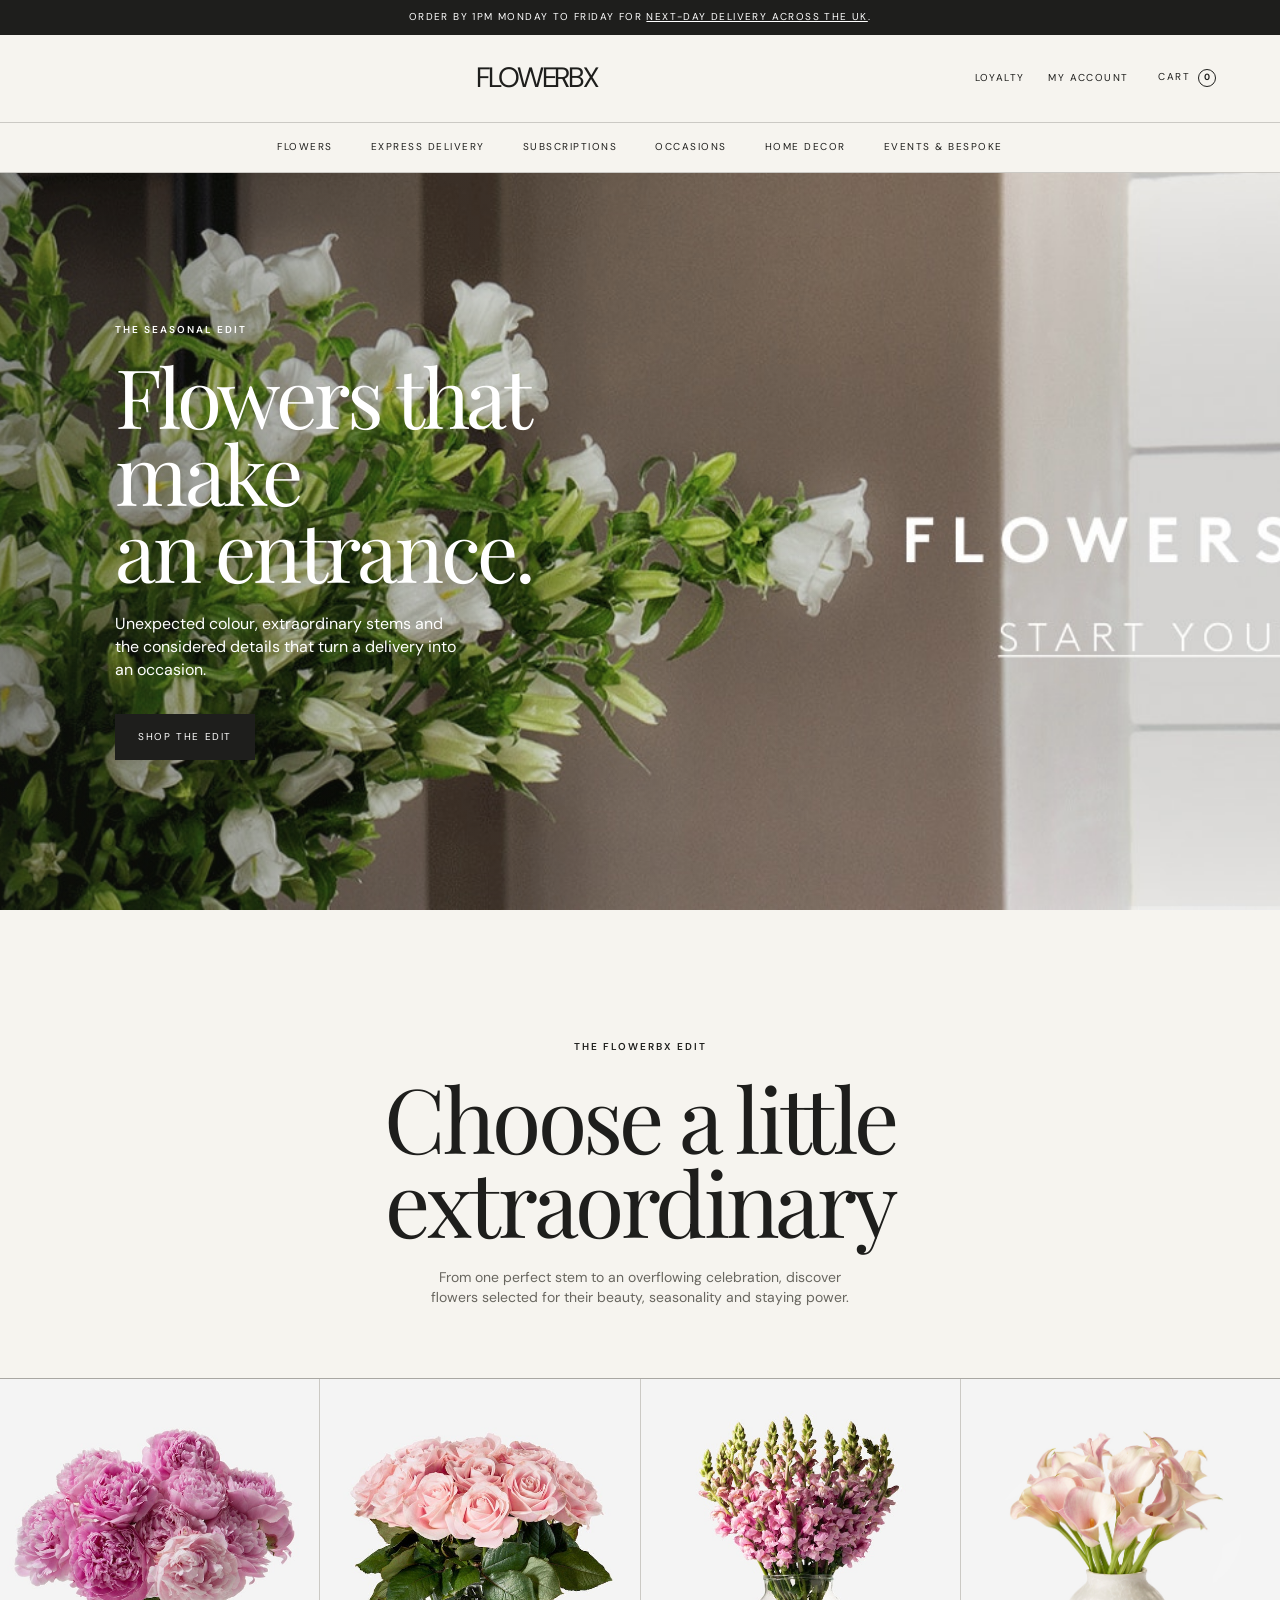
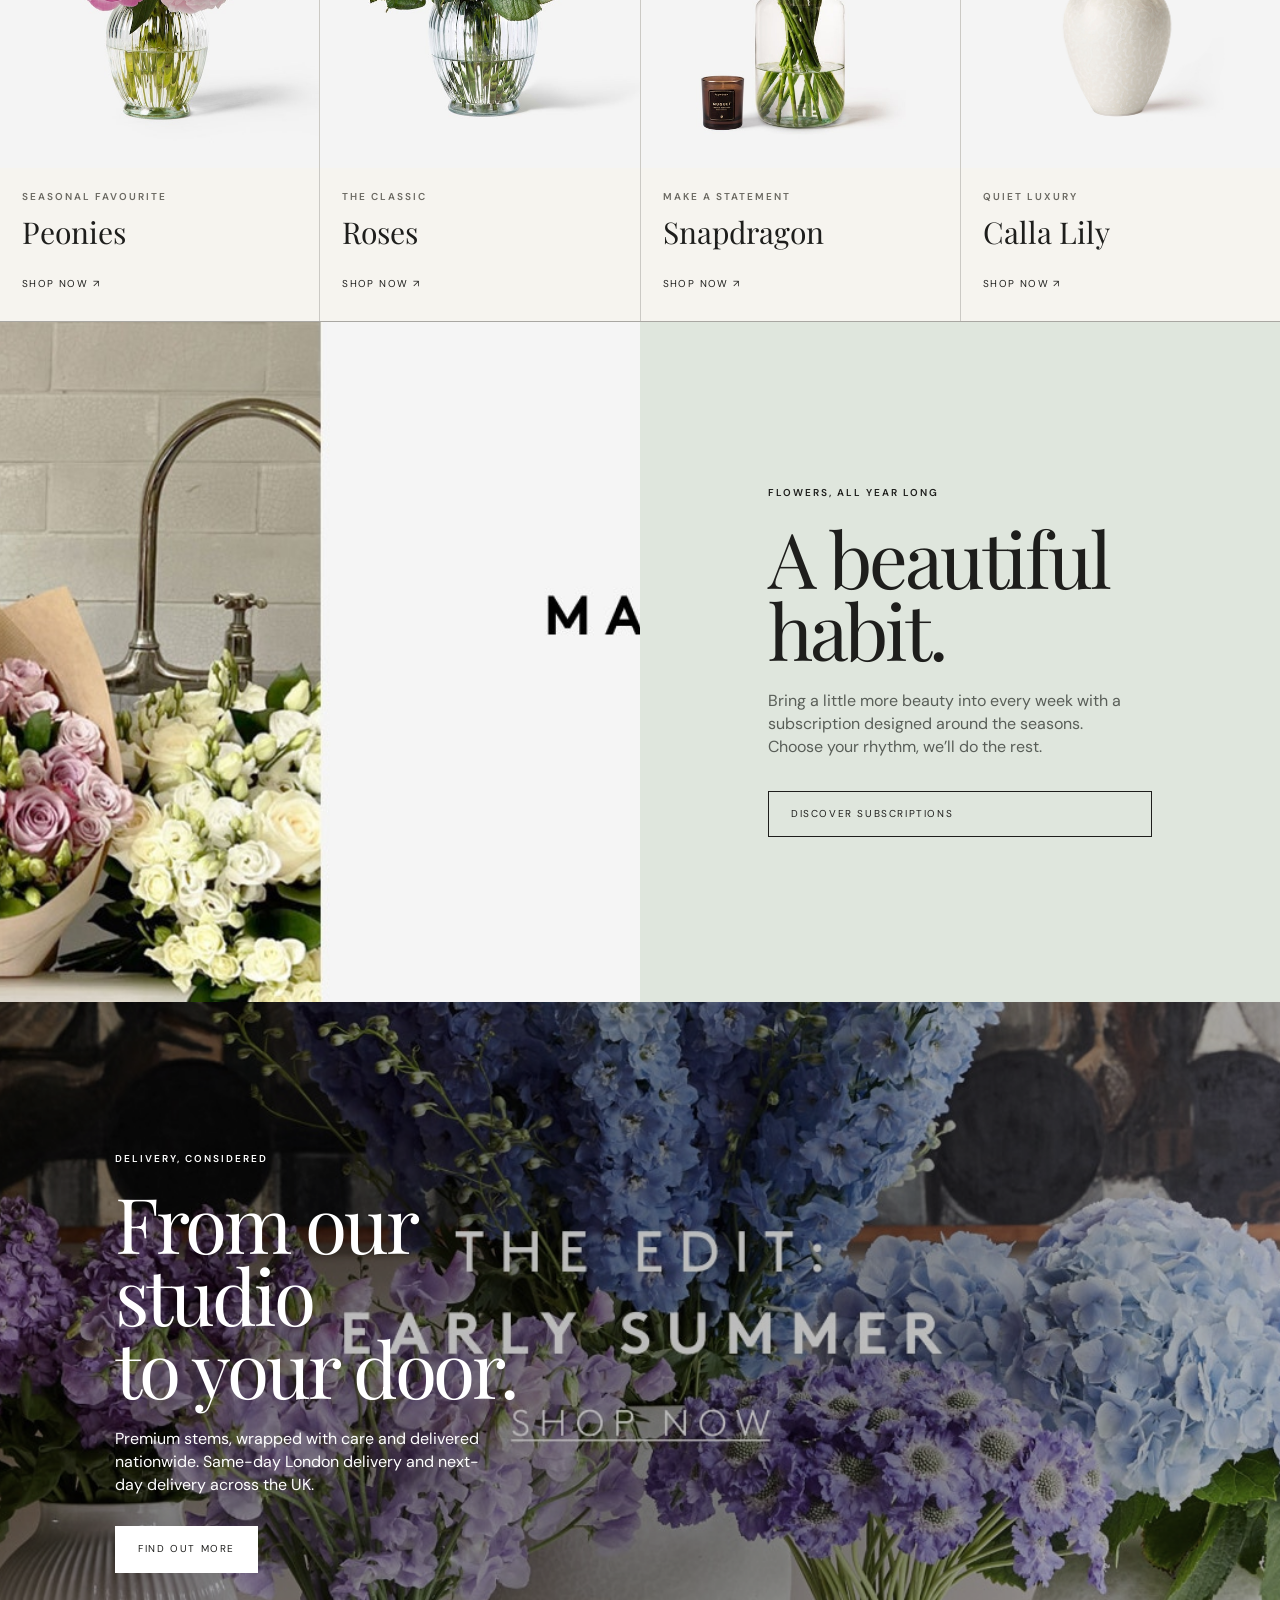
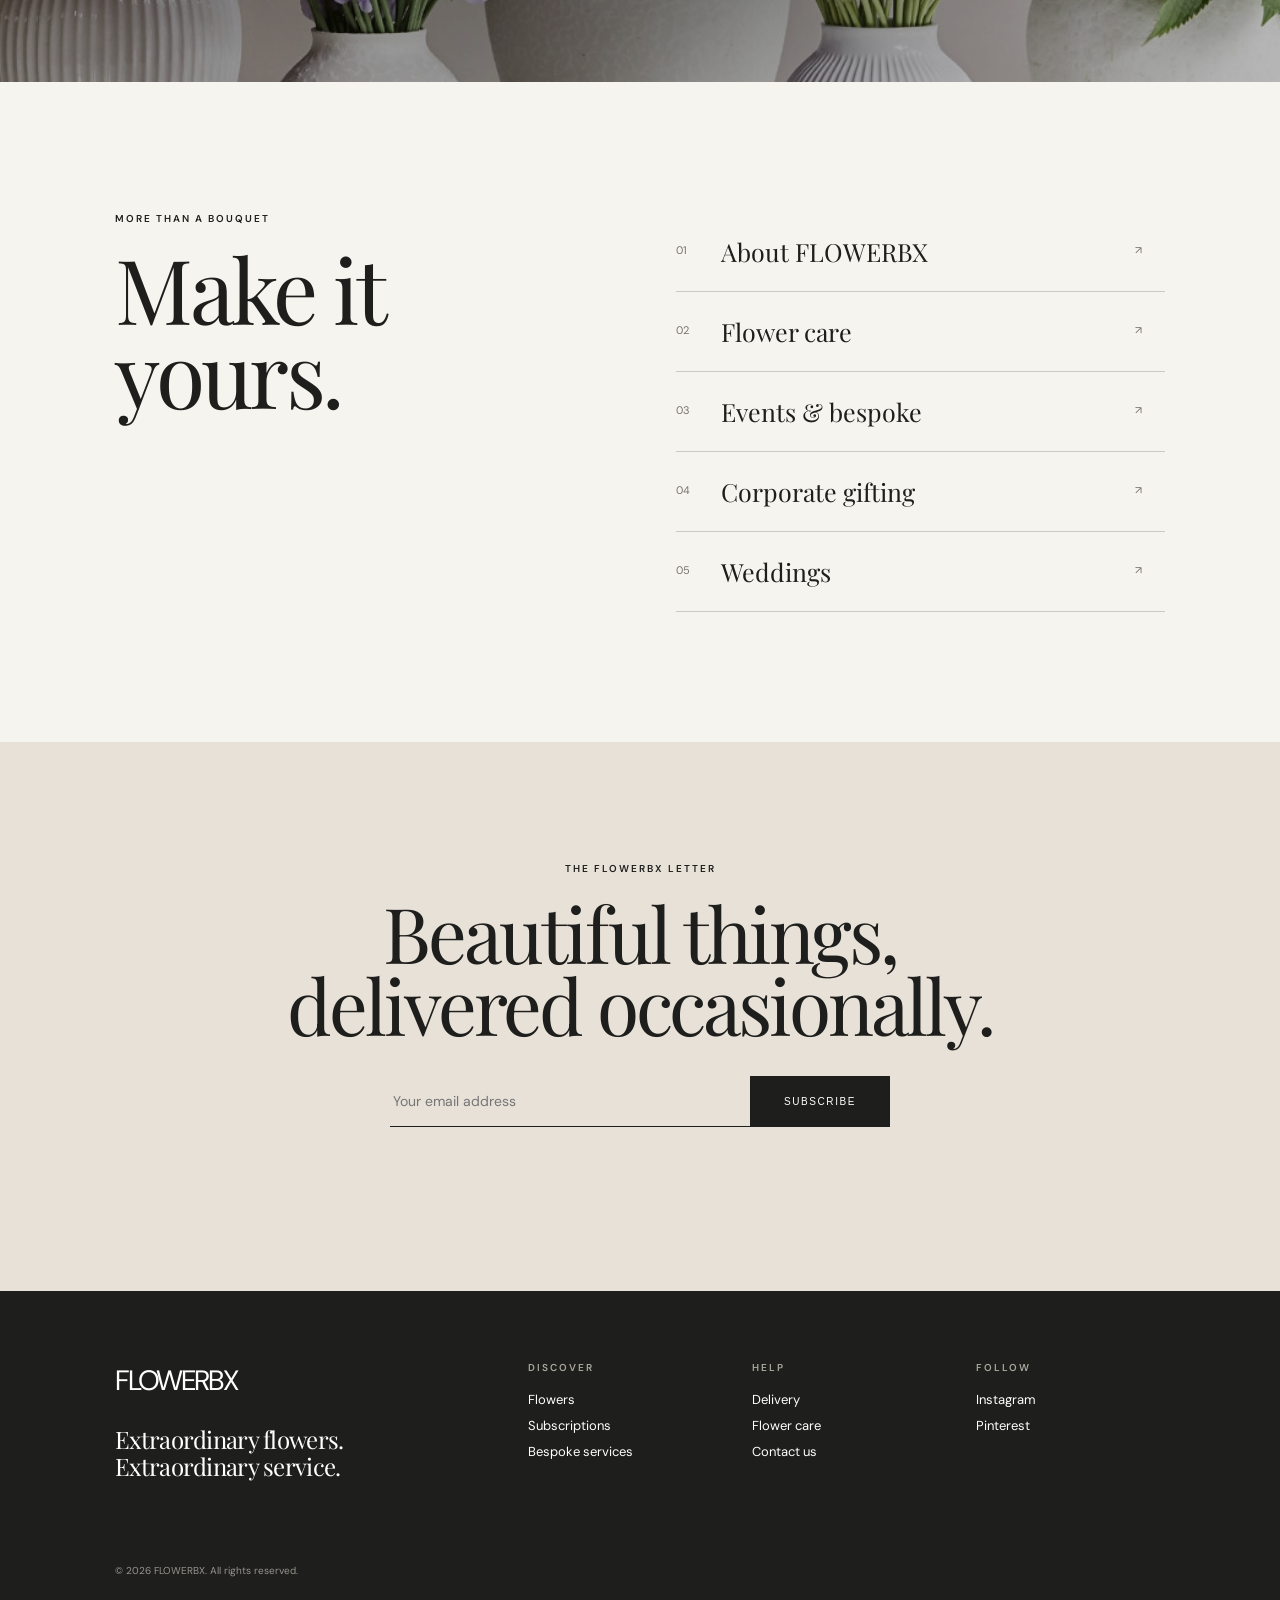
==== index.html @ f9d37af1 "feat: create Flowerbx storefront" ====
<!doctype html>
<html lang="en">
<head>
  <meta charset="UTF-8" />
  <meta name="viewport" content="width=device-width, initial-scale=1.0" />
  <meta name="description" content="Extraordinary flowers, delivered with care." />
  <title>FLOWERBX — Extraordinary Flowers</title>
  <link rel="preconnect" href="https://fonts.googleapis.com">
  <link rel="preconnect" href="https://fonts.gstatic.com" crossorigin>
  <link href="https://fonts.googleapis.com/css2?family=DM+Sans:wght@400;500;600&family=Playfair+Display:wght@400;500&display=swap" rel="stylesheet">
  <link rel="stylesheet" href="styles.css" />
</head>
<body>
  <div class="announcement">ORDER BY 1PM MONDAY TO FRIDAY FOR <a href="#delivery">NEXT-DAY DELIVERY ACROSS THE UK</a>.</div>
  <header class="site-header">
    <button class="icon-button menu-toggle" aria-label="Open menu">☰</button>
    <a class="brand" href="#top" aria-label="FLOWERBX home">FLOWER<span>BX</span></a>
    <div class="header-actions"><a href="#loyalty">LOYALTY</a><a href="#account">MY ACCOUNT</a><button class="cart-button" aria-label="Open cart">CART <b id="cart-count">0</b></button></div>
  </header>
  <nav class="main-nav" aria-label="Main navigation"><a href="#flowers">FLOWERS</a><a href="#delivery">EXPRESS DELIVERY</a><a href="#subscriptions">SUBSCRIPTIONS</a><a href="#occasions">OCCASIONS</a><a href="#decor">HOME DECOR</a><a href="#events">EVENTS & BESPOKE</a></nav>
  <main id="top">
    <section class="hero"><img src="assets/hero.jpg" alt="Abundant seasonal flowers in a glass vase"><div class="hero-copy"><p class="eyebrow">THE SEASONAL EDIT</p><h1>Flowers that make<br>an entrance.</h1><p>Unexpected colour, extraordinary stems and the considered details that turn a delivery into an occasion.</p><a class="button button-dark" href="#flowers">SHOP THE EDIT</a></div></section>
    <section class="collection-intro" id="flowers"><p class="eyebrow">THE FLOWERBX EDIT</p><h2>Choose a little<br>extraordinary</h2><p class="intro-copy">From one perfect stem to an overflowing celebration, discover flowers selected for their beauty, seasonality and staying power.</p></section>
    <section class="product-grid" aria-label="Featured flower collections">
      <article class="product-card"><img src="assets/peony.jpg" alt="Soft pink peonies"><div><p class="eyebrow">SEASONAL FAVOURITE</p><h3>Peonies</h3><a href="#shop">SHOP NOW ↗</a></div></article>
      <article class="product-card"><img src="assets/rose.jpg" alt="Pink roses in a vase"><div><p class="eyebrow">THE CLASSIC</p><h3>Roses</h3><a href="#shop">SHOP NOW ↗</a></div></article>
      <article class="product-card"><img src="assets/snapdragon.jpg" alt="Lavender snapdragons"><div><p class="eyebrow">MAKE A STATEMENT</p><h3>Snapdragon</h3><a href="#shop">SHOP NOW ↗</a></div></article>
      <article class="product-card"><img src="assets/calla.jpg" alt="White calla lilies"><div><p class="eyebrow">QUIET LUXURY</p><h3>Calla Lily</h3><a href="#shop">SHOP NOW ↗</a></div></article>
    </section>
    <section class="split-feature" id="subscriptions"><div class="split-image"><img src="assets/subscription.jpg" alt="Seasonal flowers arranged for a home"></div><div class="split-copy"><p class="eyebrow">FLOWERS, ALL YEAR LONG</p><h2>A beautiful habit.</h2><p>Bring a little more beauty into every week with a subscription designed around the seasons. Choose your rhythm, we’ll do the rest.</p><a class="button button-outline" href="#subscribe">DISCOVER SUBSCRIPTIONS</a></div></section>
    <section class="wide-feature" id="delivery"><img src="assets/delivery.jpg" alt="Fresh flowers ready for delivery"><div class="wide-copy"><p class="eyebrow">DELIVERY, CONSIDERED</p><h2>From our studio<br>to your door.</h2><p>Premium stems, wrapped with care and delivered nationwide. Same-day London delivery and next-day delivery across the UK.</p><a class="button button-light" href="#delivery-info">FIND OUT MORE</a></div></section>
    <section class="service-section" id="events"><div class="service-heading"><p class="eyebrow">MORE THAN A BOUQUET</p><h2>Make it yours.</h2></div><div class="service-list"><a href="#about"><span>01</span><strong>About FLOWERBX</strong><em>↗</em></a><a href="#care"><span>02</span><strong>Flower care</strong><em>↗</em></a><a href="#events"><span>03</span><strong>Events & bespoke</strong><em>↗</em></a><a href="#corporate"><span>04</span><strong>Corporate gifting</strong><em>↗</em></a><a href="#weddings"><span>05</span><strong>Weddings</strong><em>↗</em></a></div></section>
    <section class="newsletter"><p class="eyebrow">THE FLOWERBX LETTER</p><h2>Beautiful things,<br>delivered occasionally.</h2><form id="newsletter-form"><input type="email" placeholder="Your email address" required><button class="button button-dark">SUBSCRIBE</button></form><p id="form-message" class="form-message" aria-live="polite"></p></section>
  </main>
  <footer><div class="footer-brand">FLOWER<span>BX</span><p>Extraordinary flowers.<br>Extraordinary service.</p></div><div><p class="eyebrow">DISCOVER</p><a href="#flowers">Flowers</a><a href="#subscriptions">Subscriptions</a><a href="#events">Bespoke services</a></div><div><p class="eyebrow">HELP</p><a href="#delivery">Delivery</a><a href="#care">Flower care</a><a href="#contact">Contact us</a></div><div><p class="eyebrow">FOLLOW</p><a href="#instagram">Instagram</a><a href="#pinterest">Pinterest</a></div><small>© 2026 FLOWERBX. All rights reserved.</small></footer>
  <script src="app.js"></script>
</body>
</html>
---- styles.css ----
:root{--ink:#1e1e1c;--paper:#f6f4ef;--soft:#e7e1d8;--accent:#b7c3b1;--line:rgba(30,30,28,.2);--serif:'Playfair Display',Georgia,serif;--sans:'DM Sans',Arial,sans-serif}*{box-sizing:border-box}html{scroll-behavior:smooth}body{margin:0;background:var(--paper);color:var(--ink);font-family:var(--sans);font-size:14px;line-height:1.45}.announcement{background:var(--ink);color:#fff;text-align:center;padding:10px 18px;font-size:10px;letter-spacing:.14em}.announcement a{color:#fff}.site-header{height:88px;padding:0 4.5vw;display:flex;align-items:center;justify-content:space-between;border-bottom:1px solid var(--line)}.brand,.footer-brand{font-size:28px;letter-spacing:-.08em;color:var(--ink);text-decoration:none}.brand span,.footer-brand span{font-weight:400}.icon-button{border:0;background:none;font-size:18px;padding:12px;cursor:pointer}.header-actions{display:flex;align-items:center;gap:24px;font-size:10px;letter-spacing:.14em}.header-actions a,.cart-button,.main-nav a,footer a{color:inherit;text-decoration:none}.cart-button{border:0;background:none;font:inherit;letter-spacing:inherit;cursor:pointer}.cart-button b{display:inline-grid;place-items:center;width:18px;height:18px;border:1px solid currentColor;border-radius:50%;font-size:9px;margin-left:4px}.main-nav{height:50px;display:flex;justify-content:center;align-items:center;gap:38px;border-bottom:1px solid var(--line);font-size:10px;letter-spacing:.15em}.hero{min-height:660px;position:relative;overflow:hidden;background:#dad8cf}.hero img,.wide-feature>img{width:100%;height:100%;object-fit:cover;display:block}.hero img{position:absolute;inset:0;filter:saturate(.83)}.hero:after{content:'';position:absolute;inset:0;background:linear-gradient(90deg,rgba(20,20,18,.48),transparent 65%)}.hero-copy{position:relative;z-index:1;color:#fff;padding:150px 9vw;max-width:680px}.eyebrow{font-size:10px;letter-spacing:.2em;margin:0 0 20px;font-weight:600}.hero h1,.split-copy h2,.wide-copy h2,.collection-intro h2,.service-heading h2,.newsletter h2{font:400 clamp(46px,6.4vw,92px)/.94 var(--serif);letter-spacing:-.04em;margin:0 0 24px}.hero-copy p:not(.eyebrow){max-width:350px;font-size:16px;margin:0 0 32px}.button{display:inline-block;border:1px solid var(--ink);padding:15px 22px;font-size:10px;letter-spacing:.16em;text-decoration:none;cursor:pointer}.button-dark{background:var(--ink);color:#fff;border-color:var(--ink)}.button-light{background:#fff;color:var(--ink);border-color:#fff}.button-outline{background:transparent;color:var(--ink)}.collection-intro{text-align:center;padding:130px 20px 70px}.collection-intro h2{font-size:clamp(48px,7vw,96px)}.intro-copy{max-width:450px;margin:0 auto;color:#68665f}.product-grid{display:grid;grid-template-columns:repeat(4,1fr);gap:1px;background:var(--line);border-top:1px solid var(--line);border-bottom:1px solid var(--line)}.product-card{background:var(--paper);min-width:0}.product-card img{width:100%;aspect-ratio:.82;object-fit:cover;display:block}.product-card>div{padding:22px 22px 28px}.product-card .eyebrow{margin-bottom:8px;color:#6b6962}.product-card h3{font:400 30px var(--serif);margin:0 0 20px}.product-card a{font-size:10px;letter-spacing:.14em;color:inherit;text-decoration:none}.split-feature{display:grid;grid-template-columns:1fr 1fr;min-height:680px}.split-image img{height:100%;width:100%;object-fit:cover}.split-copy{display:flex;flex-direction:column;justify-content:center;padding:10vw;background:#dfe6dd}.split-copy h2{font-size:clamp(54px,6vw,92px)}.split-copy>p:not(.eyebrow){max-width:360px;color:#595e58;margin:0 0 32px;font-size:16px}.wide-feature{height:680px;position:relative;overflow:hidden}.wide-feature>img{position:absolute;inset:0;filter:brightness(.74) saturate(.78)}.wide-copy{position:relative;color:#fff;padding:150px 9vw;max-width:650px}.wide-copy h2{font-size:clamp(50px,6vw,88px)}.wide-copy>p:not(.eyebrow){max-width:370px;font-size:16px;margin-bottom:30px}.service-section{display:grid;grid-template-columns:1fr 1.2fr;gap:12vw;padding:130px 9vw}.service-heading h2{font-size:clamp(54px,7vw,100px)}.service-list a{display:grid;grid-template-columns:45px 1fr 30px;align-items:center;padding:23px 0;border-bottom:1px solid var(--line);color:inherit;text-decoration:none}.service-list span,.service-list em{font-size:11px;color:#77736c;font-style:normal}.service-list strong{font:400 25px var(--serif)}.newsletter{background:var(--soft);padding:120px 9vw;text-align:center}.newsletter h2{font-size:clamp(48px,6vw,84px)}form{display:flex;justify-content:center;max-width:500px;margin:35px auto 0}input{background:transparent;border:0;border-bottom:1px solid var(--ink);padding:15px 3px;flex:1;font:inherit;outline:0}form .button{border:0;min-width:140px}.form-message{min-height:20px;color:#56614e;font-size:12px}footer{display:grid;grid-template-columns:2fr repeat(3,1fr);gap:35px;position:relative;padding:70px 9vw 110px;background:var(--ink);color:#fff}footer .footer-brand{color:#fff}footer .footer-brand p{font:400 24px/1.1 var(--serif);letter-spacing:-.03em;margin-top:25px}footer .eyebrow{color:#aaa79e;margin-bottom:16px}footer a{display:block;margin:7px 0;font-size:13px}footer small{position:absolute;bottom:35px;left:9vw;color:#98958d;font-size:10px}@media(max-width:800px){.announcement{font-size:9px}.site-header{height:72px}.header-actions{gap:10px;font-size:9px}.header-actions a:first-child{display:none}.main-nav{overflow:auto;justify-content:flex-start;padding:0 18px;gap:24px;white-space:nowrap}.hero{min-height:620px}.hero-copy{padding:140px 8vw 80px}.product-grid{grid-template-columns:repeat(2,1fr)}.product-card h3{font-size:25px}.split-feature{grid-template-columns:1fr;min-height:auto}.split-image{height:500px}.split-copy{padding:80px 8vw}.wide-feature{height:600px}.wide-copy{padding:120px 8vw}.service-section{grid-template-columns:1fr;gap:50px;padding:85px 8vw}.newsletter{padding:85px 8vw}footer{grid-template-columns:1fr 1fr;padding:60px 8vw 110px}footer .footer-brand{grid-column:1/-1}footer small{left:8vw}.menu-toggle{display:block}}@media(min-width:801px){.menu-toggle{visibility:hidden}}
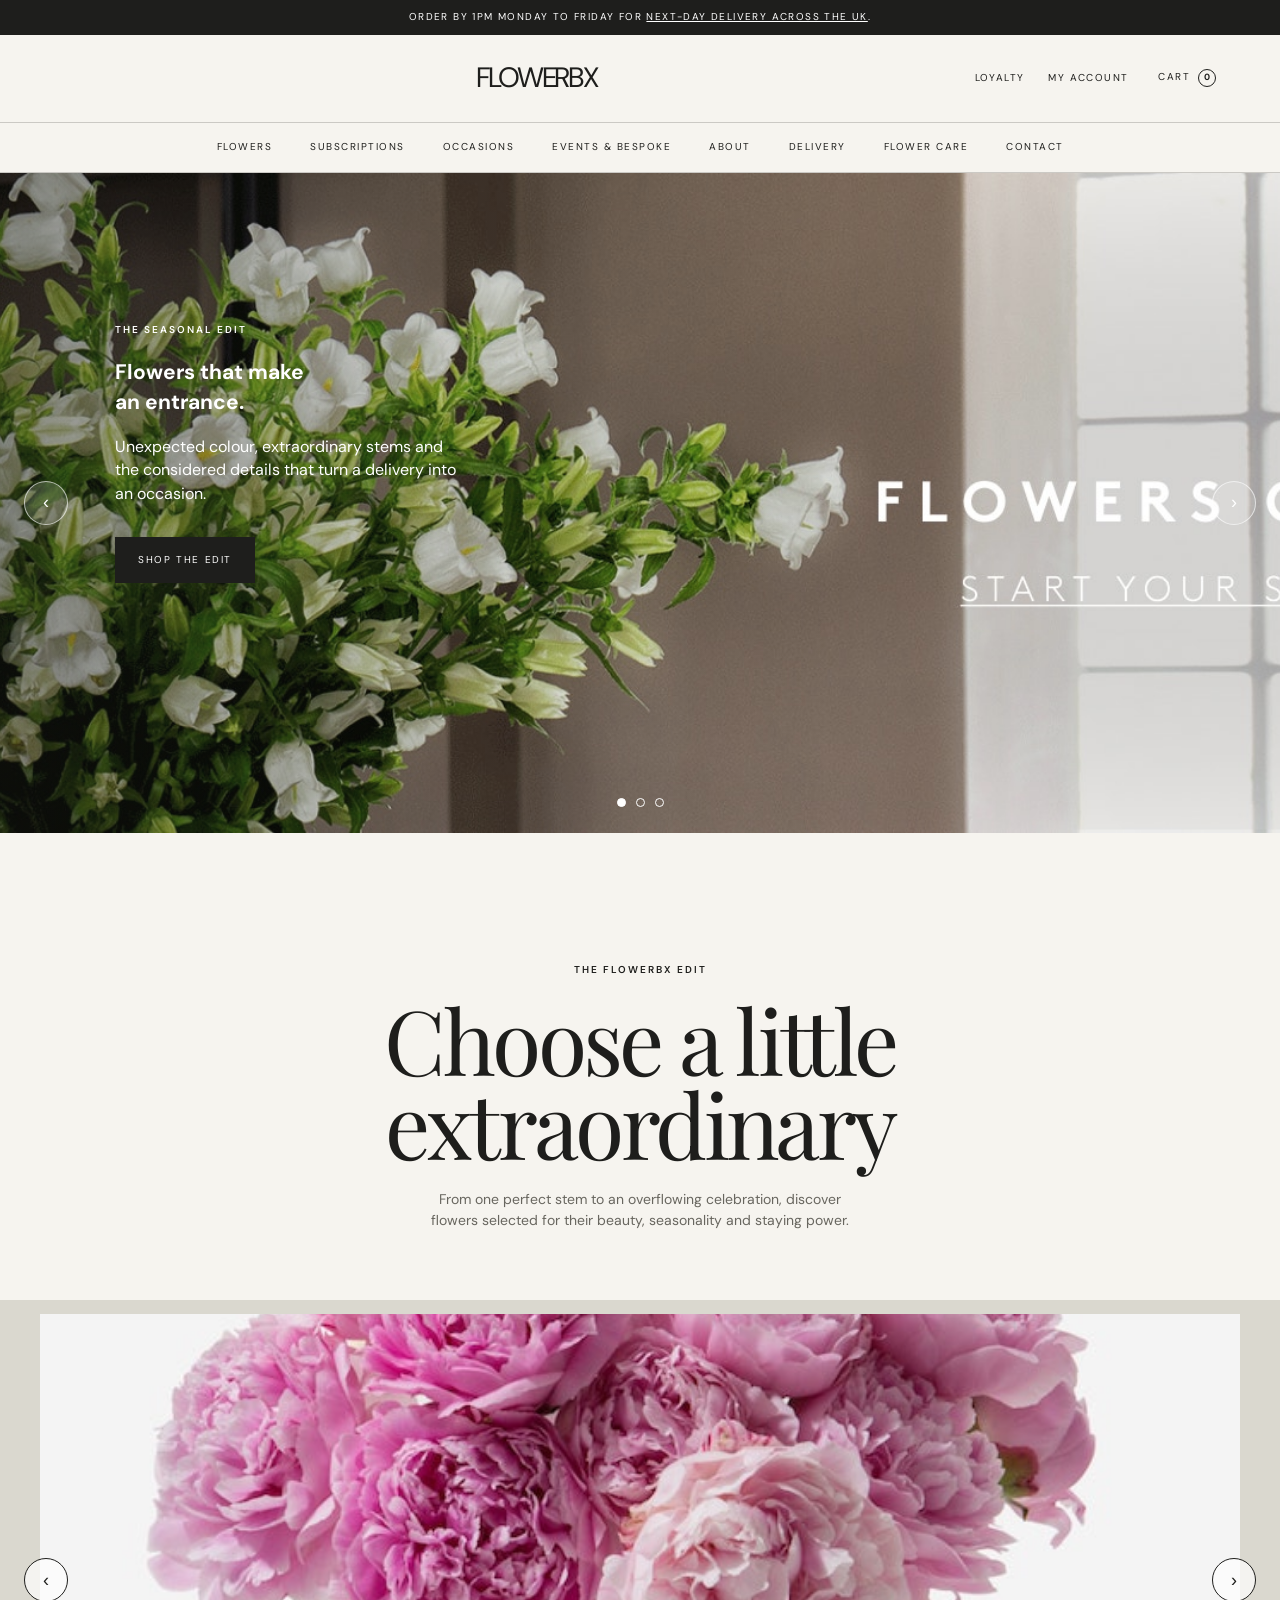
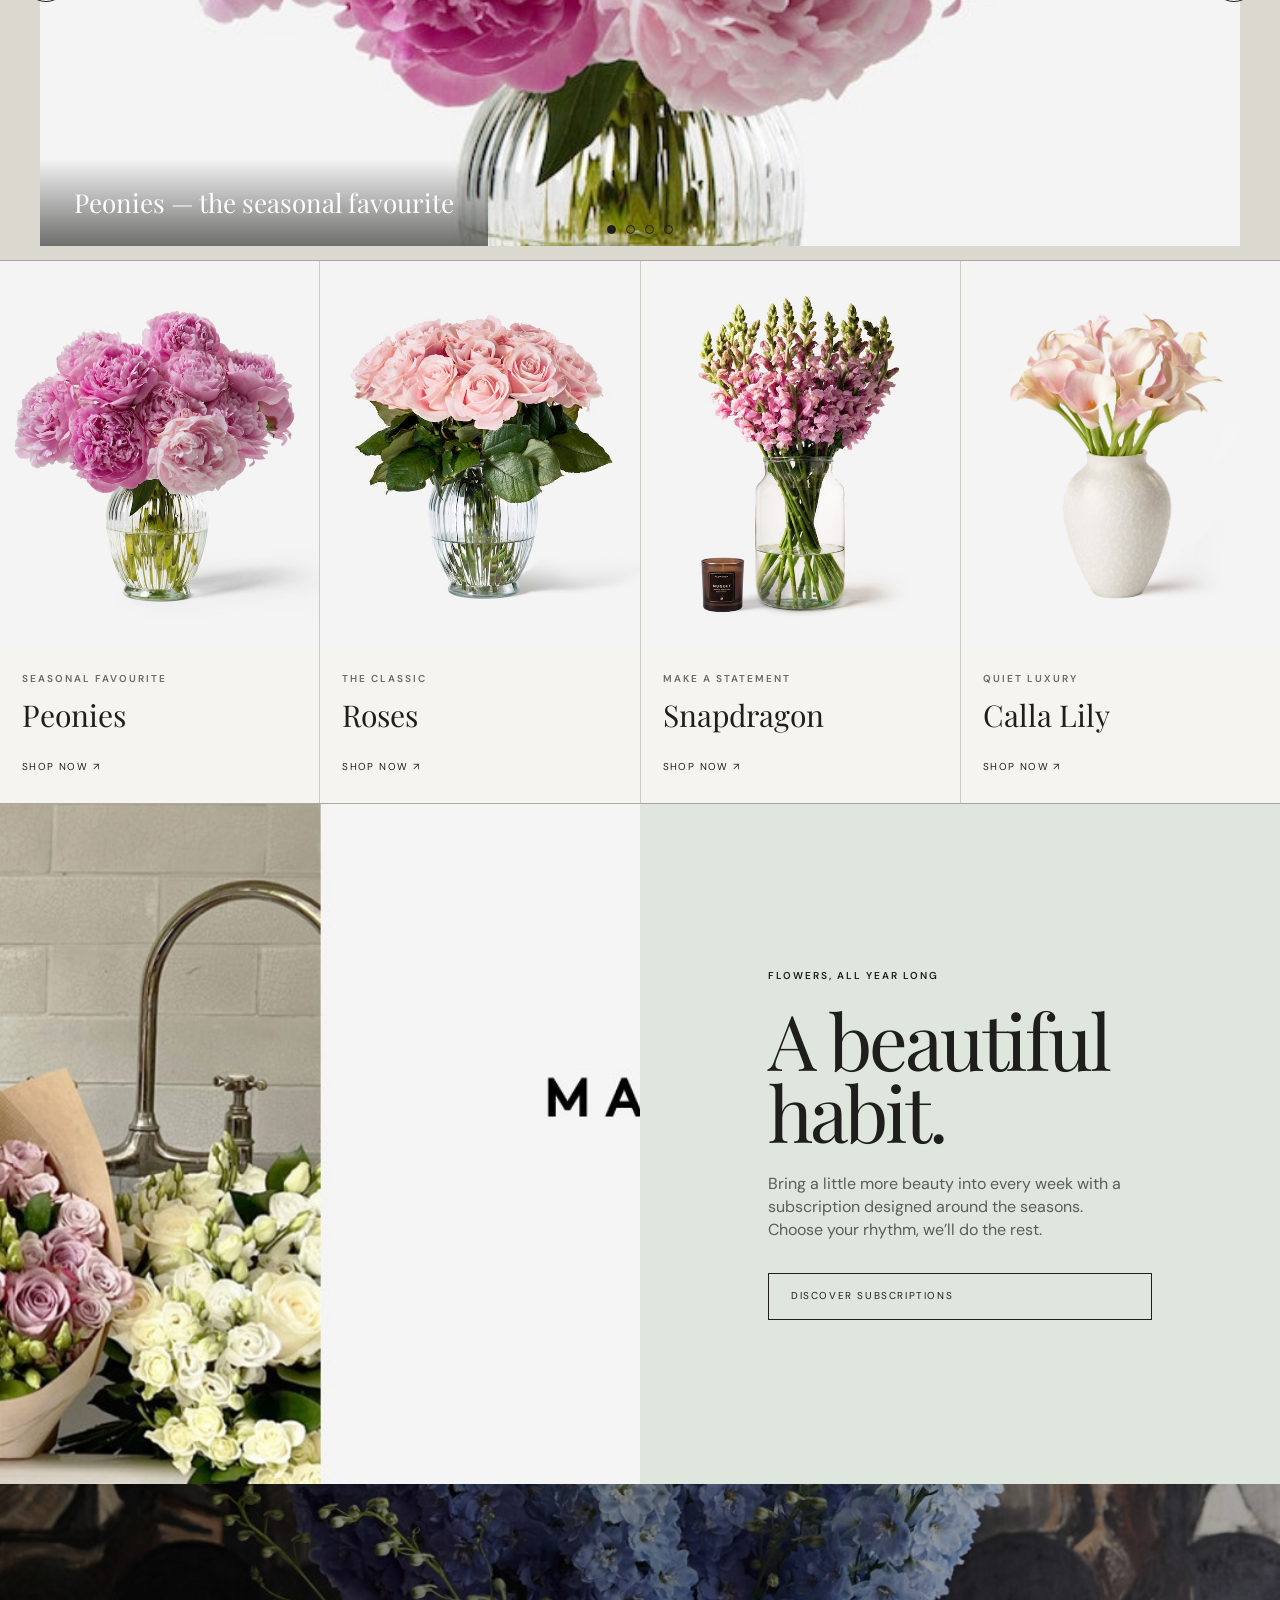
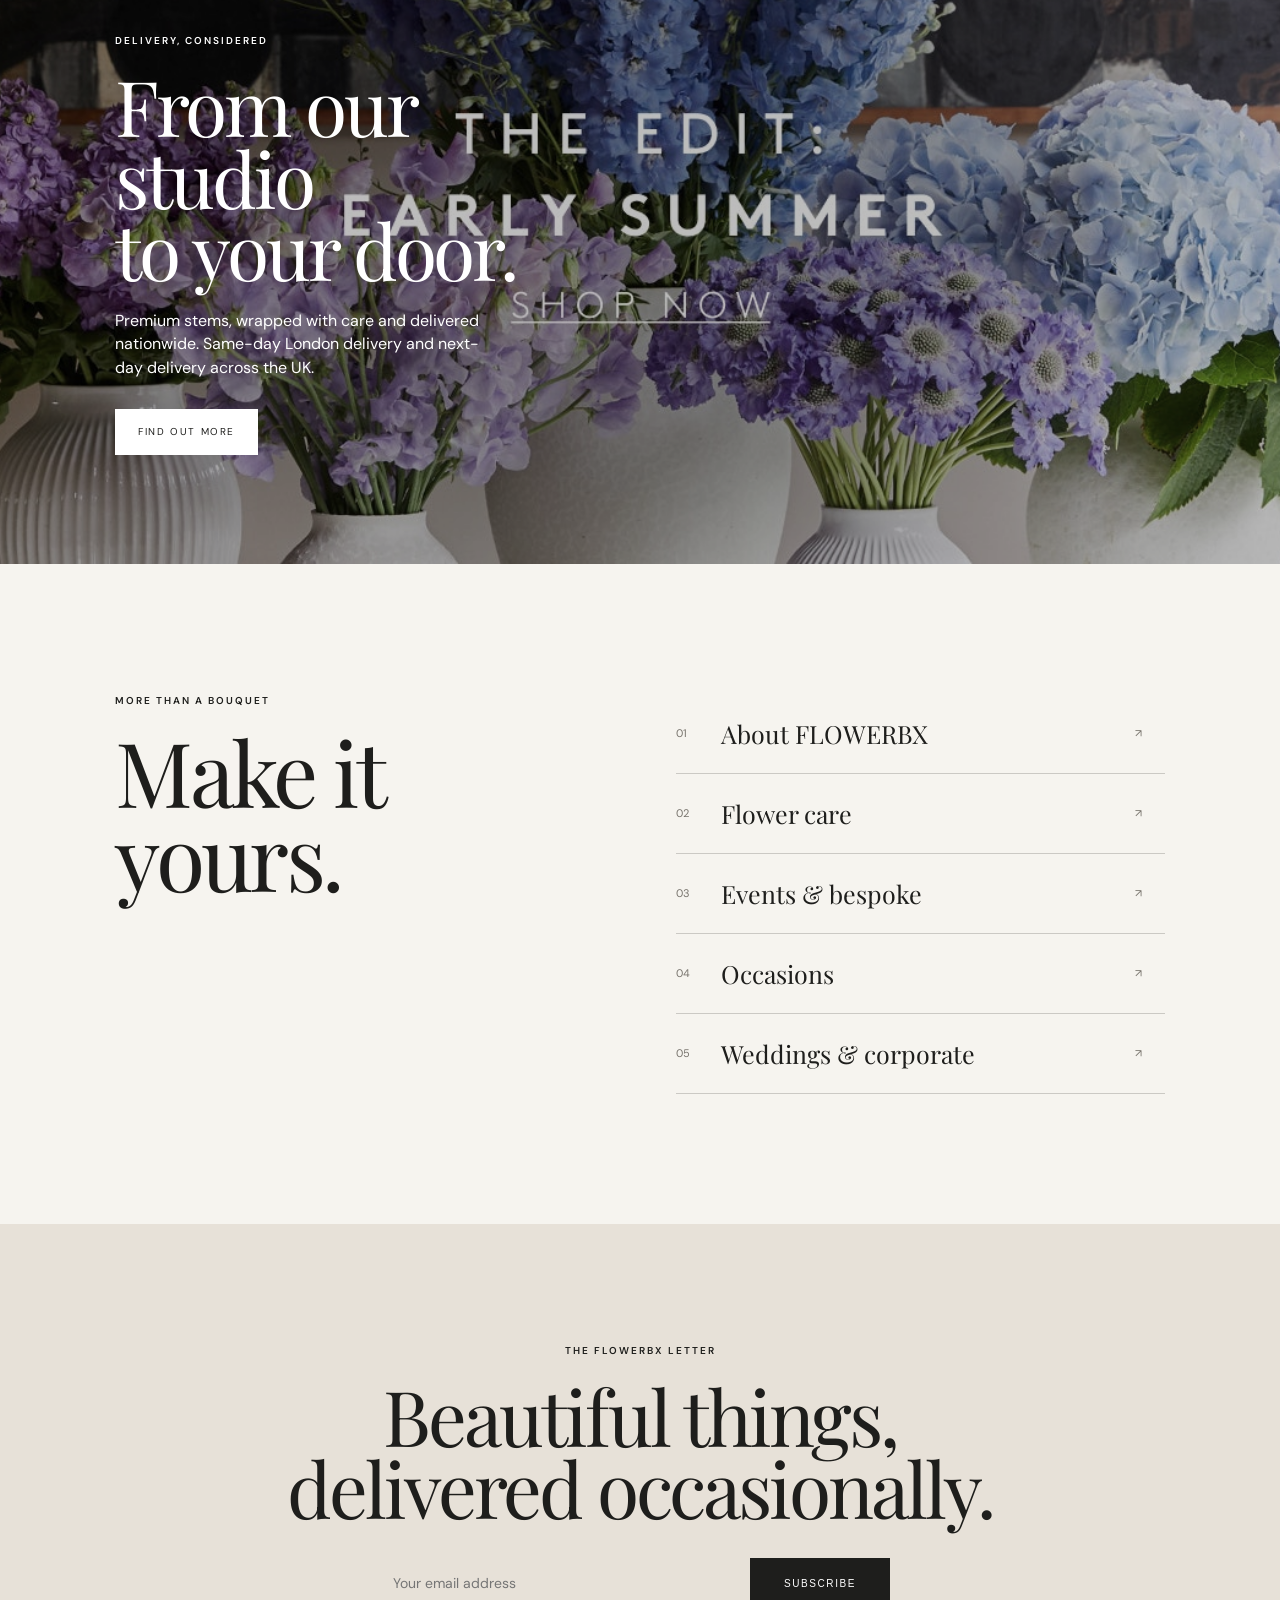
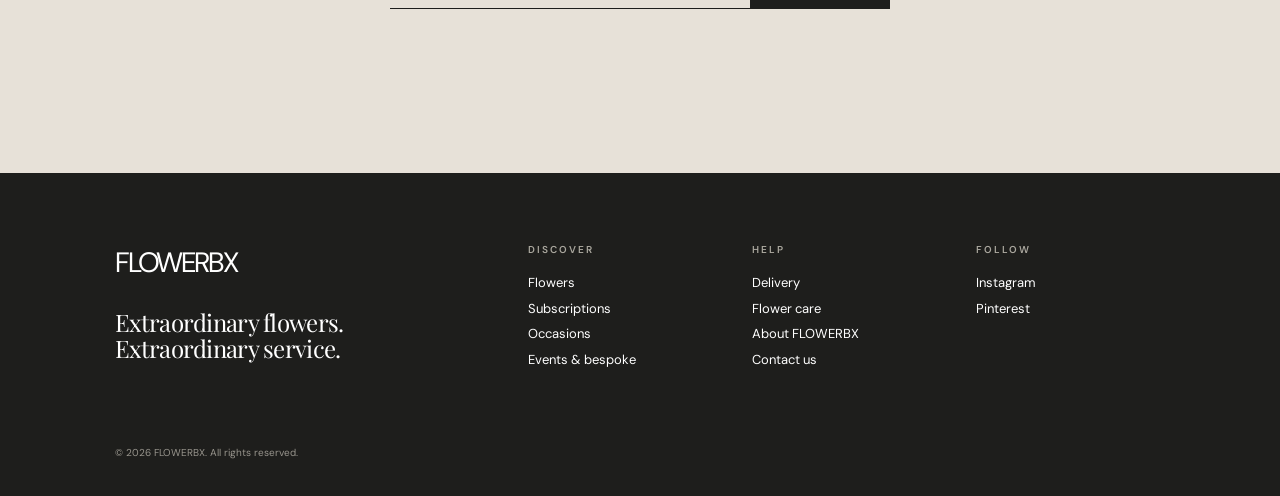
==== commit dd0de13c: "feat: build multi-page FLOWERBX storefront with carousels and working nav Add real routed pages (Sho" ====
--- a/index.html
+++ b/index.html
@@ -10,29 +10,50 @@
   <link href="https://fonts.googleapis.com/css2?family=DM+Sans:wght@400;500;600&family=Playfair+Display:wght@400;500&display=swap" rel="stylesheet">
   <link rel="stylesheet" href="styles.css" />
 </head>
-<body>
-  <div class="announcement">ORDER BY 1PM MONDAY TO FRIDAY FOR <a href="#delivery">NEXT-DAY DELIVERY ACROSS THE UK</a>.</div>
-  <header class="site-header">
-    <button class="icon-button menu-toggle" aria-label="Open menu">☰</button>
-    <a class="brand" href="#top" aria-label="FLOWERBX home">FLOWER<span>BX</span></a>
-    <div class="header-actions"><a href="#loyalty">LOYALTY</a><a href="#account">MY ACCOUNT</a><button class="cart-button" aria-label="Open cart">CART <b id="cart-count">0</b></button></div>
-  </header>
-  <nav class="main-nav" aria-label="Main navigation"><a href="#flowers">FLOWERS</a><a href="#delivery">EXPRESS DELIVERY</a><a href="#subscriptions">SUBSCRIPTIONS</a><a href="#occasions">OCCASIONS</a><a href="#decor">HOME DECOR</a><a href="#events">EVENTS & BESPOKE</a></nav>
+<body data-page="home">
+  <div id="site-header-root"></div>
   <main id="top">
-    <section class="hero"><img src="assets/hero.jpg" alt="Abundant seasonal flowers in a glass vase"><div class="hero-copy"><p class="eyebrow">THE SEASONAL EDIT</p><h1>Flowers that make<br>an entrance.</h1><p>Unexpected colour, extraordinary stems and the considered details that turn a delivery into an occasion.</p><a class="button button-dark" href="#flowers">SHOP THE EDIT</a></div></section>
+    <section class="hero-carousel" aria-label="Featured flower stories" aria-roledescription="carousel">
+      <div class="carousel-slide is-active"><img src="assets/hero.jpg" alt="Abundant seasonal flowers in a glass vase"><div class="hero-copy"><p class="eyebrow">THE SEASONAL EDIT</p><h1>Flowers that make<br>an entrance.</h1><p>Unexpected colour, extraordinary stems and the considered details that turn a delivery into an occasion.</p><a class="button button-dark" href="shop.html">SHOP THE EDIT</a></div></div>
+      <div class="carousel-slide"><img src="assets/subscription.jpg" alt="Seasonal flowers arranged for a home"><div class="hero-copy"><p class="eyebrow">FLOWERS, ALL YEAR LONG</p><h1>A beautiful<br>habit.</h1><p>Bring a little more beauty into every week with a subscription designed around the seasons.</p><a class="button button-dark" href="subscriptions.html">DISCOVER SUBSCRIPTIONS</a></div></div>
+      <div class="carousel-slide"><img src="assets/delivery.jpg" alt="Fresh flowers ready for delivery"><div class="hero-copy"><p class="eyebrow">DELIVERY, CONSIDERED</p><h1>From our studio<br>to your door.</h1><p>Premium stems, wrapped with care and delivered nationwide, with same-day London delivery.</p><a class="button button-dark" href="delivery.html">FIND OUT MORE</a></div></div>
+      <div class="carousel-controls"><button class="carousel-prev" aria-label="Previous slide">‹</button><button class="carousel-next" aria-label="Next slide">›</button></div>
+      <div class="carousel-dots" role="tablist" aria-label="Choose slide"></div>
+    </section>
+
     <section class="collection-intro" id="flowers"><p class="eyebrow">THE FLOWERBX EDIT</p><h2>Choose a little<br>extraordinary</h2><p class="intro-copy">From one perfect stem to an overflowing celebration, discover flowers selected for their beauty, seasonality and staying power.</p></section>
+
+    <section class="collection-rotator" aria-label="Flower collections" aria-roledescription="carousel">
+      <figure class="carousel-slide is-active"><img src="assets/peony.jpg" alt="Soft pink peonies"><figcaption>Peonies — the seasonal favourite</figcaption></figure>
+      <figure class="carousel-slide"><img src="assets/rose.jpg" alt="Pink roses in a vase"><figcaption>Roses — the classic</figcaption></figure>
+      <figure class="carousel-slide"><img src="assets/snapdragon.jpg" alt="Lavender snapdragons"><figcaption>Snapdragon — make a statement</figcaption></figure>
+      <figure class="carousel-slide"><img src="assets/calla.jpg" alt="White calla lilies"><figcaption>Calla Lily — quiet luxury</figcaption></figure>
+      <div class="carousel-controls"><button class="carousel-prev" aria-label="Previous collection">‹</button><button class="carousel-next" aria-label="Next collection">›</button></div>
+      <div class="carousel-dots" role="tablist" aria-label="Choose collection"></div>
+    </section>
+
     <section class="product-grid" aria-label="Featured flower collections">
-      <article class="product-card"><img src="assets/peony.jpg" alt="Soft pink peonies"><div><p class="eyebrow">SEASONAL FAVOURITE</p><h3>Peonies</h3><a href="#shop">SHOP NOW ↗</a></div></article>
-      <article class="product-card"><img src="assets/rose.jpg" alt="Pink roses in a vase"><div><p class="eyebrow">THE CLASSIC</p><h3>Roses</h3><a href="#shop">SHOP NOW ↗</a></div></article>
-      <article class="product-card"><img src="assets/snapdragon.jpg" alt="Lavender snapdragons"><div><p class="eyebrow">MAKE A STATEMENT</p><h3>Snapdragon</h3><a href="#shop">SHOP NOW ↗</a></div></article>
-      <article class="product-card"><img src="assets/calla.jpg" alt="White calla lilies"><div><p class="eyebrow">QUIET LUXURY</p><h3>Calla Lily</h3><a href="#shop">SHOP NOW ↗</a></div></article>
+      <article class="product-card"><img src="assets/peony.jpg" alt="Soft pink peonies"><div><p class="eyebrow">SEASONAL FAVOURITE</p><h3>Peonies</h3><a href="shop.html">SHOP NOW ↗</a></div></article>
+      <article class="product-card"><img src="assets/rose.jpg" alt="Pink roses in a vase"><div><p class="eyebrow">THE CLASSIC</p><h3>Roses</h3><a href="shop.html">SHOP NOW ↗</a></div></article>
+      <article class="product-card"><img src="assets/snapdragon.jpg" alt="Lavender snapdragons"><div><p class="eyebrow">MAKE A STATEMENT</p><h3>Snapdragon</h3><a href="shop.html">SHOP NOW ↗</a></div></article>
+      <article class="product-card"><img src="assets/calla.jpg" alt="White calla lilies"><div><p class="eyebrow">QUIET LUXURY</p><h3>Calla Lily</h3><a href="shop.html">SHOP NOW ↗</a></div></article>
     </section>
-    <section class="split-feature" id="subscriptions"><div class="split-image"><img src="assets/subscription.jpg" alt="Seasonal flowers arranged for a home"></div><div class="split-copy"><p class="eyebrow">FLOWERS, ALL YEAR LONG</p><h2>A beautiful habit.</h2><p>Bring a little more beauty into every week with a subscription designed around the seasons. Choose your rhythm, we’ll do the rest.</p><a class="button button-outline" href="#subscribe">DISCOVER SUBSCRIPTIONS</a></div></section>
-    <section class="wide-feature" id="delivery"><img src="assets/delivery.jpg" alt="Fresh flowers ready for delivery"><div class="wide-copy"><p class="eyebrow">DELIVERY, CONSIDERED</p><h2>From our studio<br>to your door.</h2><p>Premium stems, wrapped with care and delivered nationwide. Same-day London delivery and next-day delivery across the UK.</p><a class="button button-light" href="#delivery-info">FIND OUT MORE</a></div></section>
-    <section class="service-section" id="events"><div class="service-heading"><p class="eyebrow">MORE THAN A BOUQUET</p><h2>Make it yours.</h2></div><div class="service-list"><a href="#about"><span>01</span><strong>About FLOWERBX</strong><em>↗</em></a><a href="#care"><span>02</span><strong>Flower care</strong><em>↗</em></a><a href="#events"><span>03</span><strong>Events & bespoke</strong><em>↗</em></a><a href="#corporate"><span>04</span><strong>Corporate gifting</strong><em>↗</em></a><a href="#weddings"><span>05</span><strong>Weddings</strong><em>↗</em></a></div></section>
-    <section class="newsletter"><p class="eyebrow">THE FLOWERBX LETTER</p><h2>Beautiful things,<br>delivered occasionally.</h2><form id="newsletter-form"><input type="email" placeholder="Your email address" required><button class="button button-dark">SUBSCRIBE</button></form><p id="form-message" class="form-message" aria-live="polite"></p></section>
+
+    <section class="split-feature" id="subscriptions"><div class="split-image"><img src="assets/subscription.jpg" alt="Seasonal flowers arranged for a home"></div><div class="split-copy"><p class="eyebrow">FLOWERS, ALL YEAR LONG</p><h2>A beautiful habit.</h2><p>Bring a little more beauty into every week with a subscription designed around the seasons. Choose your rhythm, we’ll do the rest.</p><a class="button button-outline" href="subscriptions.html">DISCOVER SUBSCRIPTIONS</a></div></section>
+
+    <section class="wide-feature" id="delivery"><img src="assets/delivery.jpg" alt="Fresh flowers ready for delivery"><div class="wide-copy"><p class="eyebrow">DELIVERY, CONSIDERED</p><h2>From our studio<br>to your door.</h2><p>Premium stems, wrapped with care and delivered nationwide. Same-day London delivery and next-day delivery across the UK.</p><a class="button button-light" href="delivery.html">FIND OUT MORE</a></div></section>
+
+    <section class="service-section" id="events"><div class="service-heading"><p class="eyebrow">MORE THAN A BOUQUET</p><h2>Make it yours.</h2></div><div class="service-list">
+      <a href="about.html"><span>01</span><strong>About FLOWERBX</strong><em>↗</em></a>
+      <a href="care.html"><span>02</span><strong>Flower care</strong><em>↗</em></a>
+      <a href="events.html"><span>03</span><strong>Events &amp; bespoke</strong><em>↗</em></a>
+      <a href="occasions.html"><span>04</span><strong>Occasions</strong><em>↗</em></a>
+      <a href="events.html"><span>05</span><strong>Weddings &amp; corporate</strong><em>↗</em></a>
+    </div></section>
+
+    <section class="newsletter"><p class="eyebrow">THE FLOWERBX LETTER</p><h2>Beautiful things,<br>delivered occasionally.</h2><form id="newsletter-form"><input type="email" name="email" placeholder="Your email address" required><button class="button button-dark">SUBSCRIBE</button></form><p id="form-message" class="form-message" aria-live="polite"></p></section>
   </main>
-  <footer><div class="footer-brand">FLOWER<span>BX</span><p>Extraordinary flowers.<br>Extraordinary service.</p></div><div><p class="eyebrow">DISCOVER</p><a href="#flowers">Flowers</a><a href="#subscriptions">Subscriptions</a><a href="#events">Bespoke services</a></div><div><p class="eyebrow">HELP</p><a href="#delivery">Delivery</a><a href="#care">Flower care</a><a href="#contact">Contact us</a></div><div><p class="eyebrow">FOLLOW</p><a href="#instagram">Instagram</a><a href="#pinterest">Pinterest</a></div><small>© 2026 FLOWERBX. All rights reserved.</small></footer>
+  <div id="site-footer-root"></div>
   <script src="app.js"></script>
 </body>
 </html>
--- a/styles.css
+++ b/styles.css
@@ -1 +1,58 @@
 :root{--ink:#1e1e1c;--paper:#f6f4ef;--soft:#e7e1d8;--accent:#b7c3b1;--line:rgba(30,30,28,.2);--serif:'Playfair Display',Georgia,serif;--sans:'DM Sans',Arial,sans-serif}*{box-sizing:border-box}html{scroll-behavior:smooth}body{margin:0;background:var(--paper);color:var(--ink);font-family:var(--sans);font-size:14px;line-height:1.45}.announcement{background:var(--ink);color:#fff;text-align:center;padding:10px 18px;font-size:10px;letter-spacing:.14em}.announcement a{color:#fff}.site-header{height:88px;padding:0 4.5vw;display:flex;align-items:center;justify-content:space-between;border-bottom:1px solid var(--line)}.brand,.footer-brand{font-size:28px;letter-spacing:-.08em;color:var(--ink);text-decoration:none}.brand span,.footer-brand span{font-weight:400}.icon-button{border:0;background:none;font-size:18px;padding:12px;cursor:pointer}.header-actions{display:flex;align-items:center;gap:24px;font-size:10px;letter-spacing:.14em}.header-actions a,.cart-button,.main-nav a,footer a{color:inherit;text-decoration:none}.cart-button{border:0;background:none;font:inherit;letter-spacing:inherit;cursor:pointer}.cart-button b{display:inline-grid;place-items:center;width:18px;height:18px;border:1px solid currentColor;border-radius:50%;font-size:9px;margin-left:4px}.main-nav{height:50px;display:flex;justify-content:center;align-items:center;gap:38px;border-bottom:1px solid var(--line);font-size:10px;letter-spacing:.15em}.hero{min-height:660px;position:relative;overflow:hidden;background:#dad8cf}.hero img,.wide-feature>img{width:100%;height:100%;object-fit:cover;display:block}.hero img{position:absolute;inset:0;filter:saturate(.83)}.hero:after{content:'';position:absolute;inset:0;background:linear-gradient(90deg,rgba(20,20,18,.48),transparent 65%)}.hero-copy{position:relative;z-index:1;color:#fff;padding:150px 9vw;max-width:680px}.eyebrow{font-size:10px;letter-spacing:.2em;margin:0 0 20px;font-weight:600}.hero h1,.split-copy h2,.wide-copy h2,.collection-intro h2,.service-heading h2,.newsletter h2{font:400 clamp(46px,6.4vw,92px)/.94 var(--serif);letter-spacing:-.04em;margin:0 0 24px}.hero-copy p:not(.eyebrow){max-width:350px;font-size:16px;margin:0 0 32px}.button{display:inline-block;border:1px solid var(--ink);padding:15px 22px;font-size:10px;letter-spacing:.16em;text-decoration:none;cursor:pointer}.button-dark{background:var(--ink);color:#fff;border-color:var(--ink)}.button-light{background:#fff;color:var(--ink);border-color:#fff}.button-outline{background:transparent;color:var(--ink)}.collection-intro{text-align:center;padding:130px 20px 70px}.collection-intro h2{font-size:clamp(48px,7vw,96px)}.intro-copy{max-width:450px;margin:0 auto;color:#68665f}.product-grid{display:grid;grid-template-columns:repeat(4,1fr);gap:1px;background:var(--line);border-top:1px solid var(--line);border-bottom:1px solid var(--line)}.product-card{background:var(--paper);min-width:0}.product-card img{width:100%;aspect-ratio:.82;object-fit:cover;display:block}.product-card>div{padding:22px 22px 28px}.product-card .eyebrow{margin-bottom:8px;color:#6b6962}.product-card h3{font:400 30px var(--serif);margin:0 0 20px}.product-card a{font-size:10px;letter-spacing:.14em;color:inherit;text-decoration:none}.split-feature{display:grid;grid-template-columns:1fr 1fr;min-height:680px}.split-image img{height:100%;width:100%;object-fit:cover}.split-copy{display:flex;flex-direction:column;justify-content:center;padding:10vw;background:#dfe6dd}.split-copy h2{font-size:clamp(54px,6vw,92px)}.split-copy>p:not(.eyebrow){max-width:360px;color:#595e58;margin:0 0 32px;font-size:16px}.wide-feature{height:680px;position:relative;overflow:hidden}.wide-feature>img{position:absolute;inset:0;filter:brightness(.74) saturate(.78)}.wide-copy{position:relative;color:#fff;padding:150px 9vw;max-width:650px}.wide-copy h2{font-size:clamp(50px,6vw,88px)}.wide-copy>p:not(.eyebrow){max-width:370px;font-size:16px;margin-bottom:30px}.service-section{display:grid;grid-template-columns:1fr 1.2fr;gap:12vw;padding:130px 9vw}.service-heading h2{font-size:clamp(54px,7vw,100px)}.service-list a{display:grid;grid-template-columns:45px 1fr 30px;align-items:center;padding:23px 0;border-bottom:1px solid var(--line);color:inherit;text-decoration:none}.service-list span,.service-list em{font-size:11px;color:#77736c;font-style:normal}.service-list strong{font:400 25px var(--serif)}.newsletter{background:var(--soft);padding:120px 9vw;text-align:center}.newsletter h2{font-size:clamp(48px,6vw,84px)}form{display:flex;justify-content:center;max-width:500px;margin:35px auto 0}input{background:transparent;border:0;border-bottom:1px solid var(--ink);padding:15px 3px;flex:1;font:inherit;outline:0}form .button{border:0;min-width:140px}.form-message{min-height:20px;color:#56614e;font-size:12px}footer{display:grid;grid-template-columns:2fr repeat(3,1fr);gap:35px;position:relative;padding:70px 9vw 110px;background:var(--ink);color:#fff}footer .footer-brand{color:#fff}footer .footer-brand p{font:400 24px/1.1 var(--serif);letter-spacing:-.03em;margin-top:25px}footer .eyebrow{color:#aaa79e;margin-bottom:16px}footer a{display:block;margin:7px 0;font-size:13px}footer small{position:absolute;bottom:35px;left:9vw;color:#98958d;font-size:10px}@media(max-width:800px){.announcement{font-size:9px}.site-header{height:72px}.header-actions{gap:10px;font-size:9px}.header-actions a:first-child{display:none}.main-nav{overflow:auto;justify-content:flex-start;padding:0 18px;gap:24px;white-space:nowrap}.hero{min-height:620px}.hero-copy{padding:140px 8vw 80px}.product-grid{grid-template-columns:repeat(2,1fr)}.product-card h3{font-size:25px}.split-feature{grid-template-columns:1fr;min-height:auto}.split-image{height:500px}.split-copy{padding:80px 8vw}.wide-feature{height:600px}.wide-copy{padding:120px 8vw}.service-section{grid-template-columns:1fr;gap:50px;padding:85px 8vw}.newsletter{padding:85px 8vw}footer{grid-template-columns:1fr 1fr;padding:60px 8vw 110px}footer .footer-brand{grid-column:1/-1}footer small{left:8vw}.menu-toggle{display:block}}@media(min-width:801px){.menu-toggle{visibility:hidden}}
+
+/* --- multi-page additions --- */
+.main-nav a.active{color:var(--ink);font-weight:600;text-decoration:underline;text-underline-offset:6px}
+.page-hero{padding:170px 9vw 90px;text-align:center;background:var(--soft)}
+.page-hero .eyebrow{justify-content:center;display:flex}
+.page-hero h1{font:400 clamp(46px,6.4vw,88px)/.96 var(--serif);letter-spacing:-.04em;margin:16px 0 18px}
+.page-hero p{max-width:520px;margin:0 auto;color:#68665f;font-size:16px}
+.info-grid{display:grid;grid-template-columns:repeat(3,1fr);gap:1px;background:var(--line);border-top:1px solid var(--line);border-bottom:1px solid var(--line)}
+.info-card{background:var(--paper);padding:50px 34px}
+.info-card p.eyebrow{color:#6b6962;margin-bottom:10px}
+.info-card h3{font:400 28px var(--serif);margin:0 0 14px}
+.info-card p:last-child{color:#595e58;font-size:14px;margin:0}
+.faq{padding:110px 9vw;max-width:820px;margin:0 auto}
+.faq details{border-bottom:1px solid var(--line);padding:22px 0}
+.faq summary{font:400 22px var(--serif);cursor:pointer;list-style:none}
+.faq summary::-webkit-details-marker{display:none}
+.faq p{color:#595e58;font-size:14px;margin:14px 0 0}
+.contact-grid{display:grid;grid-template-columns:1fr 1fr;gap:8vw;padding:130px 9vw}
+.contact-grid h2{font:400 clamp(44px,5vw,72px)/1 var(--serif);letter-spacing:-.03em;margin:0 0 24px}
+.contact-form label{display:block;font-size:11px;letter-spacing:.1em;margin:18px 0 6px;color:#595e58}
+.contact-form input,.contact-form textarea{width:100%;background:transparent;border:0;border-bottom:1px solid var(--ink);padding:12px 3px;font:inherit;outline:0}
+.contact-form textarea{resize:vertical;min-height:90px}
+.contact-form .button{margin-top:28px}
+.contact-details a{display:block;margin:8px 0;color:inherit}
+
+/* carousel */
+.hero-carousel{min-height:660px;position:relative;overflow:hidden;background:#dad8cf}
+.hero-carousel .carousel-slide{position:absolute;inset:0;opacity:0;transition:opacity .8s ease;pointer-events:none}
+.hero-carousel .carousel-slide.is-active{opacity:1;pointer-events:auto}
+.hero-carousel .carousel-slide img{width:100%;height:100%;object-fit:cover;display:block;position:absolute;inset:0;filter:saturate(.83)}
+.hero-carousel .carousel-slide:after{content:'';position:absolute;inset:0;background:linear-gradient(90deg,rgba(20,20,18,.48),transparent 65%)}
+.hero-carousel .hero-copy{position:relative;z-index:1;color:#fff;padding:150px 9vw;max-width:680px}
+.carousel-controls{position:absolute;inset:0;z-index:2;display:flex;align-items:center;justify-content:space-between;padding:0 24px;pointer-events:none}
+.carousel-prev,.carousel-next{pointer-events:auto;background:rgba(255,255,255,.15);border:1px solid rgba(255,255,255,.6);color:#fff;width:44px;height:44px;border-radius:50%;font-size:18px;cursor:pointer}
+.carousel-dots{position:absolute;bottom:26px;left:0;right:0;z-index:2;display:flex;justify-content:center;gap:10px}
+.carousel-dot{width:9px;height:9px;border-radius:50%;border:1px solid #fff;background:transparent;cursor:pointer;padding:0}
+.carousel-dot.is-active{background:#fff}
+
+.collection-rotator{position:relative;height:560px;overflow:hidden;background:#dad8cf}
+.collection-rotator .carousel-slide{position:absolute;inset:0;opacity:0;transition:opacity .7s ease}
+.collection-rotator .carousel-slide.is-active{opacity:1}
+.collection-rotator .carousel-slide img{width:100%;height:100%;object-fit:cover;display:block}
+.collection-rotator .carousel-slide figcaption{position:absolute;left:0;bottom:0;padding:26px 34px;color:#fff;background:linear-gradient(0deg,rgba(20,20,18,.6),transparent);font:400 26px var(--serif)}
+.collection-rotator .carousel-dot{border-color:var(--ink)}
+.collection-rotator .carousel-dot.is-active{background:var(--ink)}
+.collection-rotator .carousel-prev,.collection-rotator .carousel-next{background:rgba(255,255,255,.7);border-color:var(--ink);color:var(--ink)}
+
+@media(max-width:800px){
+  .main-nav{position:fixed;top:0;left:0;right:0;bottom:0;transform:translateX(-100%);transition:transform .25s ease;background:var(--paper);flex-direction:column;justify-content:flex-start;align-items:flex-start;padding:110px 8vw;gap:26px;z-index:50;overflow:auto;white-space:normal}
+  .main-nav.is-open{transform:translateX(0)}
+  .menu-toggle{visibility:visible;position:relative;z-index:60}
+  .info-grid{grid-template-columns:1fr}
+  .contact-grid{grid-template-columns:1fr;gap:50px;padding:90px 8vw}
+  .page-hero{padding:140px 8vw 70px}
+  .hero-carousel{min-height:560px}
+  .collection-rotator{height:420px}
+}
